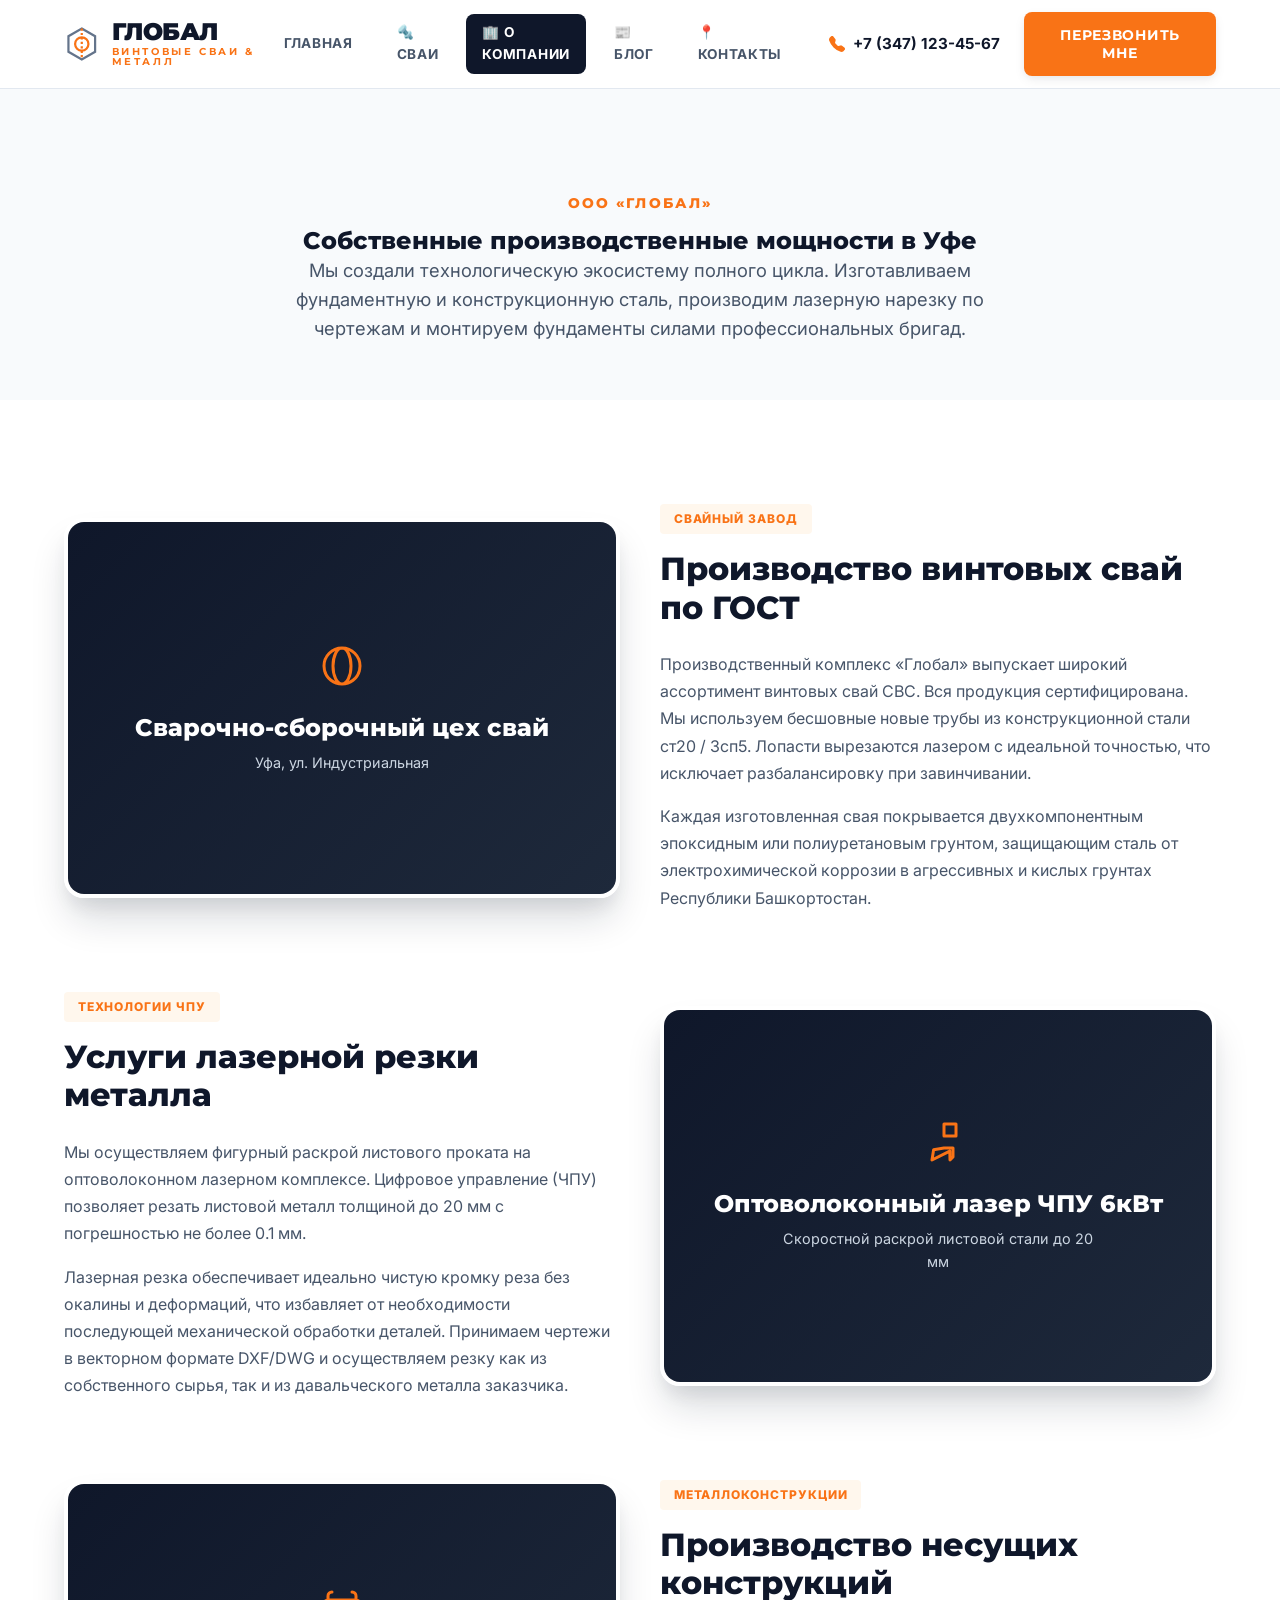
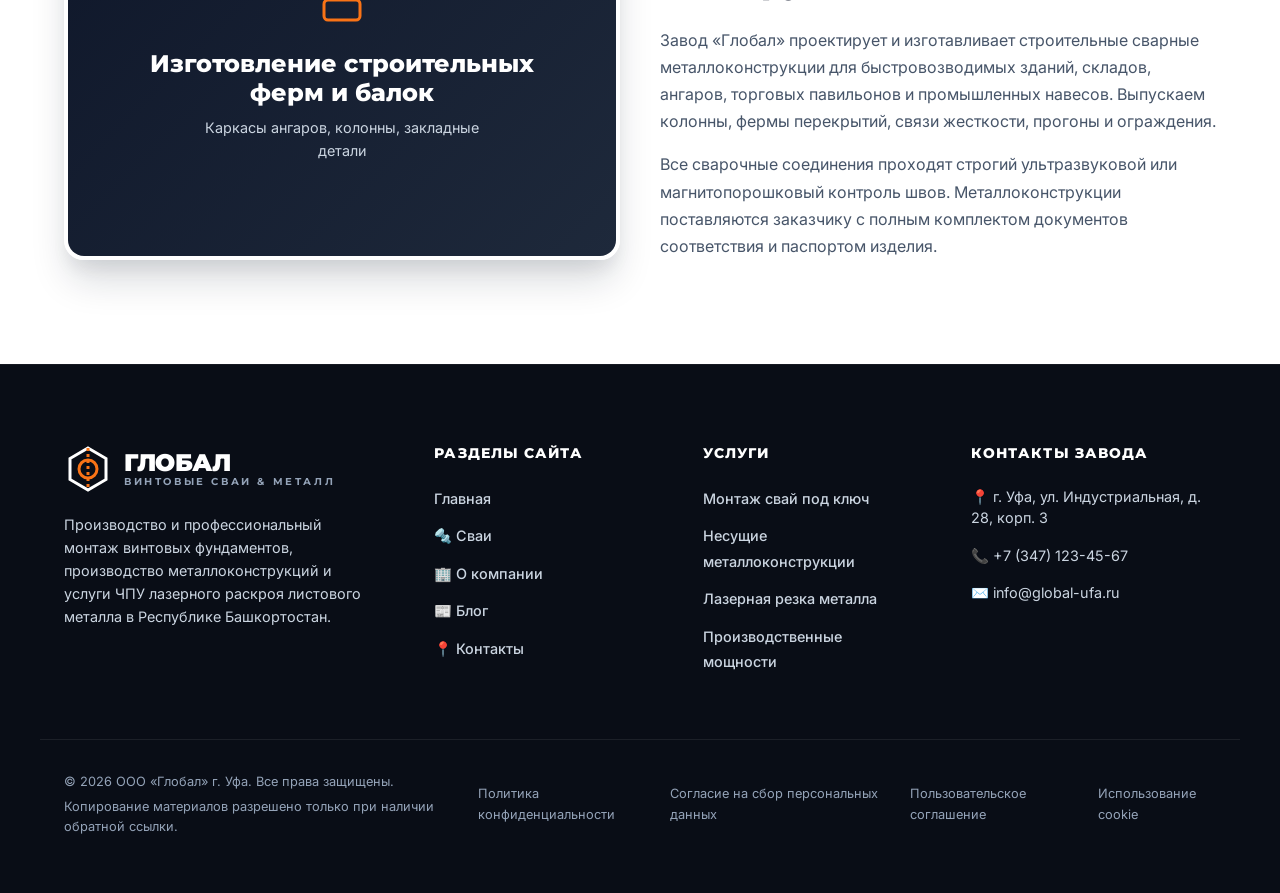
==== about.html @ 76dfbbb4 "Initial commit: ООО Глобал Уфа corporate website prototype" ====
<!DOCTYPE html>
<html lang="ru">
<head>
  <meta charset="UTF-8">
  <meta name="viewport" content="width=device-width, initial-scale=1.0">
  <title>О компании ООО Глобал | Завод металлоконструкций и свай в Уфе</title>
  <meta name="description" content="Информация о заводе ООО «Глобал» Уфа. Наши производственные цеха, оборудование для лазерного раскроя металла, сварочные комплексы и строительно-монтажные бригады.">
  <link rel="stylesheet" href="styles.css">
</head>
<body>

  <!-- --- Header / Nav --- -->
  <header class="header" id="header">
    <div class="container nav-container">
      <a href="index.html" class="logo-wrapper">
        <svg class="logo-svg" viewBox="0 0 32 32">
          <polygon points="16,2 28,9 28,23 16,30 4,23 4,9" stroke="#64748b" fill="none"/>
          <circle cx="16" cy="16" r="6" stroke="#f97316" fill="none"/>
          <line x1="16" y1="2" x2="16" y2="30" stroke="#f97316" stroke-dasharray="2 2"/>
        </svg>
        <div class="logo-text">
          ГЛОБАЛ
          <span>Винтовые Сваи & Металл</span>
        </div>
      </a>

      <nav class="main-nav" id="main-nav">
        <ul class="nav-links">
          <li><a href="index.html" class="nav-link">Главная</a></li>
          <li><a href="catalog.html" class="nav-link">🔩 Сваи</a></li>
          <li><a href="about.html" class="nav-link active">🏢 О компании</a></li>
          <li><a href="blog.html" class="nav-link">📰 Блог</a></li>
          <li><a href="contacts.html" class="nav-link">📍 Контакты</a></li>
        </ul>
        <div class="nav-cta">
          <a href="tel:+73471234567" class="phone-link">
            <svg xmlns="http://www.w3.org/2000/svg" width="16" height="16" fill="currentColor" viewBox="0 0 16 16">
              <path d="M1.885.511a1.745 1.745 0 0 1 2.61.163L6.29 2.98c.329.423.445.974.315 1.494l-.547 2.19a.678.678 0 0 0 .178.643l2.457 2.457a.678.678 0 0 0 .644.178l2.189-.547a1.745 1.745 0 0 1 1.494.315l2.306 1.794c.829.645.905 1.87.163 2.611l-1.034 1.034c-.74.74-1.846 1.065-2.877.702a18.634 18.634 0 0 1-7.01-4.42 18.634 18.634 0 0 1-4.42-7.009c-.362-1.03-.037-2.137.703-2.877L1.885.511z"/>
            </svg>
            +7 (347) 123-45-67
          </a>
          <button class="btn btn-primary" onclick="openModal('callback-modal')">Перезвонить мне</button>
        </div>
      </nav>

      <button class="burger-menu" id="burger-menu" aria-label="Открыть меню">
        <span></span>
        <span></span>
        <span></span>
      </button>
    </div>
  </header>

  <!-- --- Hero / Heading --- -->
  <section class="section section-secondary" style="padding-bottom: 3.5rem;">
    <div class="container">
      <div class="section-header" style="margin-bottom: 0;">
        <span class="subtitle">ООО «ГЛОБАЛ»</span>
        <h1>Собственные производственные мощности в Уфе</h1>
        <p>Мы создали технологическую экосистему полного цикла. Изготавливаем фундаментную и конструкционную сталь, производим лазерную нарезку по чертежам и монтируем фундаменты силами профессиональных бригад.</p>
      </div>
    </div>
  </section>

  <!-- --- Detailed Sections --- -->
  <section class="section" id="production">
    <div class="container grid-2" style="align-items: center; margin-bottom: 5rem;">
      <div class="about-visual">
        <div class="hero-image-container" style="height: 380px;">
          <div class="hero-image-placeholder">
            <svg xmlns="http://www.w3.org/2000/svg" width="48" height="48" fill="none" stroke="currentColor" stroke-width="1.5" viewBox="0 0 24 24">
              <path stroke-linecap="round" stroke-linejoin="round" d="M12 21a9.004 9.004 0 008.716-6.747M12 21a9.004 9.004 0 01-8.716-6.747M12 21c2.485 0 4.5-4.03 4.5-9S14.485 3 12 3m0 18c-2.485 0-4.5-4.03-4.5-9s2.015-9 4.5-9m0 0a9.015 9.015 0 019 9c0 1.39-.314 2.706-.877 3.88M12 3a9.015 9.015 0 00-9 9c0 1.39.314 2.706.877 3.88" />
            </svg>
            <h3>Сварочно-сборочный цех свай</h3>
            <p>Уфа, ул. Индустриальная</p>
          </div>
        </div>
      </div>
      <div>
        <span class="badge badge-orange" style="margin-bottom: 1rem;">СВАЙНЫЙ ЗАВОД</span>
        <h2 style="font-size: 2rem; margin-bottom: 1.5rem;">Производство винтовых свай по ГОСТ</h2>
        <p style="color: var(--text-secondary); margin-bottom: 1rem; line-height: 1.7;">Производственный комплекс «Глобал» выпускает широкий ассортимент винтовых свай СВС. Вся продукция сертифицирована. Мы используем бесшовные новые трубы из конструкционной стали ст20 / 3сп5. Лопасти вырезаются лазером с идеальной точностью, что исключает разбалансировку при завинчивании.</p>
        <p style="color: var(--text-secondary); line-height: 1.7;">Каждая изготовленная свая покрывается двухкомпонентным эпоксидным или полиуретановым грунтом, защищающим сталь от электрохимической коррозии в агрессивных и кислых грунтах Республики Башкортостан.</p>
      </div>
    </div>

    <div class="container grid-2" style="align-items: center; margin-bottom: 5rem;" id="laser">
      <div>
        <span class="badge badge-orange" style="margin-bottom: 1rem;">ТЕХНОЛОГИИ ЧПУ</span>
        <h2 style="font-size: 2rem; margin-bottom: 1.5rem;">Услуги лазерной резки металла</h2>
        <p style="color: var(--text-secondary); margin-bottom: 1rem; line-height: 1.7;">Мы осуществляем фигурный раскрой листового проката на оптоволоконном лазерном комплексе. Цифровое управление (ЧПУ) позволяет резать листовой металл толщиной до 20 мм с погрешностью не более 0.1 мм.</p>
        <p style="color: var(--text-secondary); line-height: 1.7;">Лазерная резка обеспечивает идеально чистую кромку реза без окалины и деформаций, что избавляет от необходимости последующей механической обработки деталей. Принимаем чертежи в векторном формате DXF/DWG и осуществляем резку как из собственного сырья, так и из давальческого металла заказчика.</p>
      </div>
      <div class="about-visual">
        <div class="hero-image-container" style="height: 380px;">
          <div class="hero-image-placeholder">
            <svg xmlns="http://www.w3.org/2000/svg" width="48" height="48" fill="none" stroke="currentColor" stroke-width="1.5" viewBox="0 0 24 24">
              <path stroke-linecap="round" stroke-linejoin="round" d="M9.813 15.904L9 21l8.904-4.452L18 21l1.5-1.5V15h-4.5l-5.187.904zM21 3h-6v6h6V3z" />
            </svg>
            <h3>Оптоволоконный лазер ЧПУ 6кВт</h3>
            <p>Скоростной раскрой листовой стали до 20 мм</p>
          </div>
        </div>
      </div>
    </div>

    <div class="container grid-2" style="align-items: center;" id="machinery">
      <div class="about-visual">
        <div class="hero-image-container" style="height: 380px;">
          <div class="hero-image-placeholder">
            <svg xmlns="http://www.w3.org/2000/svg" width="48" height="48" fill="none" stroke="currentColor" stroke-width="1.5" viewBox="0 0 24 24">
              <path stroke-linecap="round" stroke-linejoin="round" d="M19 11H5m14 0a2 2 0 012 2v6a2 2 0 01-2 2H5a2 2 0 01-2-2v-6a2 2 0 012-2m14 0V9a2 2 0 00-2-2M5 11V9a2 2 0 012-2" />
            </svg>
            <h3>Изготовление строительных ферм и балок</h3>
            <p>Каркасы ангаров, колонны, закладные детали</p>
          </div>
        </div>
      </div>
      <div>
        <span class="badge badge-orange" style="margin-bottom: 1rem;">МЕТАЛЛОКОНСТРУКЦИИ</span>
        <h2 style="font-size: 2rem; margin-bottom: 1.5rem;">Производство несущих конструкций</h2>
        <p style="color: var(--text-secondary); margin-bottom: 1rem; line-height: 1.7;">Завод «Глобал» проектирует и изготавливает строительные сварные металлоконструкции для быстровозводимых зданий, складов, ангаров, торговых павильонов и промышленных навесов. Выпускаем колонны, фермы перекрытий, связи жесткости, прогоны и ограждения.</p>
        <p style="color: var(--text-secondary); line-height: 1.7;">Все сварочные соединения проходят строгий ультразвуковой или магнитопорошковый контроль швов. Металлоконструкции поставляются заказчику с полным комплектом документов соответствия и паспортом изделия.</p>
      </div>
    </div>
  </section>

  <!-- --- Footer --- -->
  <footer class="footer">
    <div class="container footer-top">
      <div class="footer-brand">
        <a href="index.html" class="logo-wrapper" style="color: white; margin-bottom: 1rem;">
          <svg class="logo-svg" viewBox="0 0 32 32" style="stroke: white;">
            <polygon points="16,2 28,9 28,23 16,30 4,23 4,9" stroke="#ffffff" fill="none"/>
            <circle cx="16" cy="16" r="6" stroke="#f97316" fill="none"/>
            <line x1="16" y1="2" x2="16" y2="30" stroke="#f97316" stroke-dasharray="2 2"/>
          </svg>
          <div class="logo-text" style="color: white;">
            ГЛОБАЛ
            <span style="color: var(--text-muted);">Винтовые Сваи & Металл</span>
          </div>
        </a>
        <p>Производство и профессиональный монтаж винтовых фундаментов, производство металлоконструкций и услуги ЧПУ лазерного раскроя листового металла в Республике Башкортостан.</p>
      </div>

      <div class="footer-col">
        <h3>Разделы сайта</h3>
        <ul class="footer-links">
          <li><a href="index.html">Главная</a></li>
          <li><a href="catalog.html">🔩 Сваи</a></li>
          <li><a href="about.html">🏢 О компании</a></li>
          <li><a href="blog.html">📰 Блог</a></li>
          <li><a href="contacts.html">📍 Контакты</a></li>
        </ul>
      </div>

      <div class="footer-col">
        <h3>Услуги</h3>
        <ul class="footer-links">
          <li><a href="catalog.html">Монтаж свай под ключ</a></li>
          <li><a href="about.html#machinery">Несущие металлоконструкции</a></li>
          <li><a href="about.html#laser">Лазерная резка металла</a></li>
          <li><a href="about.html#production">Производственные мощности</a></li>
        </ul>
      </div>

      <div class="footer-col">
        <h3>Контакты завода</h3>
        <ul class="footer-contacts-list">
          <li class="footer-contact-item">
            📍 г. Уфа, ул. Индустриальная, д. 28, корп. 3
          </li>
          <li class="footer-contact-item">
            📞 +7 (347) 123-45-67
          </li>
          <li class="footer-contact-item">
            ✉️ info@global-ufa.ru
          </li>
        </ul>
      </div>
    </div>

    <div class="container footer-bottom">
      <div class="footer-copyright">
        <span>© 2026 ООО «Глобал» г. Уфа. Все права защищены.</span>
        <span>Копирование материалов разрешено только при наличии обратной ссылки.</span>
      </div>
      <div class="footer-legal-links">
        <a href="legal/privacy.html">Политика конфиденциальности</a>
        <a href="legal/consent.html">Согласие на сбор персональных данных</a>
        <a href="legal/agreement.html">Пользовательское соглашение</a>
        <a href="legal/cookie.html">Использование cookie</a>
      </div>
    </div>
  </footer>

  <!-- --- Callback Modal --- -->
  <div class="modal-overlay" id="callback-modal">
    <div class="modal-window">
      <button class="modal-close-btn" onclick="closeModal('callback-modal')">×</button>
      <div class="modal-content">
        <div class="modal-header">
          <h3>Заказать звонок специалиста</h3>
          <p>Оставьте свои контакты, и мы перезвоним вам в течение 15 минут.</p>
        </div>
        <form id="call-form" onsubmit="handleFormSubmit(event, 'callback-modal')">
          <div class="form-group">
            <input type="text" class="form-input" placeholder="Ваше имя" required>
          </div>
          <div class="form-group" style="margin-bottom: 1.5rem;">
            <input type="tel" class="form-input" placeholder="Номер телефона" required>
          </div>
          <button type="submit" class="btn btn-primary" style="width: 100%;">Отправить запрос</button>
        </form>
      </div>
    </div>
  </div>

  <script src="scripts.js"></script>
</body>
</html>
---- styles.css ----
@import url('https://fonts.googleapis.com/css2?family=Inter:wght@300;400;500;600;700&family=Montserrat:wght@400;500;600;700;800;900&display=swap');

/* --- Design Tokens & Variables --- */
:root {
  --font-heading: 'Montserrat', sans-serif;
  --font-body: 'Inter', sans-serif;

  /* Color Palette - Industrial Steel & Safety Orange */
  --bg-primary: #ffffff;
  --bg-secondary: #f8fafc;
  --bg-tertiary: #f1f5f9;
  --bg-dark: #0f172a;
  --bg-dark-accent: #1e293b;
  --bg-dark-gray: #090d16;
  
  --text-primary: #0f172a;
  --text-secondary: #475569;
  --text-muted: #94a3b8;
  --text-light: #f8fafc;
  --text-light-secondary: #cbd5e1;

  --color-orange: #f97316;
  --color-orange-hover: #ea580c;
  --color-orange-light: #fff7ed;
  
  --color-cyan: #0ea5e9;
  --color-cyan-hover: #0284c7;
  --color-cyan-light: #f0f9ff;
  
  --color-steel: #64748b;
  --color-steel-light: #cbd5e1;

  --border-light: #e2e8f0;
  --border-dark: #334155;

  /* Shadows */
  --shadow-sm: 0 1px 3px 0 rgba(0, 0, 0, 0.05), 0 1px 2px 0 rgba(0, 0, 0, 0.03);
  --shadow-md: 0 4px 12px -1px rgba(15, 23, 42, 0.08), 0 2px 6px -1px rgba(15, 23, 42, 0.04);
  --shadow-lg: 0 12px 24px -3px rgba(15, 23, 42, 0.12), 0 4px 12px -2px rgba(15, 23, 42, 0.06);
  --shadow-xl: 0 24px 38px -5px rgba(15, 23, 42, 0.16), 0 12px 18px -5px rgba(15, 23, 42, 0.08);
  --shadow-glow-orange: 0 0 25px rgba(249, 115, 22, 0.4);
  --shadow-glow-cyan: 0 0 25px rgba(14, 165, 233, 0.3);

  /* Transitions */
  --transition-fast: 0.2s cubic-bezier(0.16, 1, 0.3, 1);
  --transition-normal: 0.4s cubic-bezier(0.16, 1, 0.3, 1);
  --transition-slow: 0.6s cubic-bezier(0.16, 1, 0.3, 1);

  /* Border Radii - Structured & Clean industrial look */
  --radius-sm: 0.25rem;
  --radius-md: 0.5rem;
  --radius-lg: 0.75rem;
  --radius-xl: 1.25rem;
  --radius-full: 9999px;

  /* Layout Constraint */
  --max-width: 1200px;
}

/* --- Base Styles & Reset --- */
* {
  margin: 0;
  padding: 0;
  box-sizing: border-box;
}

html {
  scroll-behavior: smooth;
  font-size: 16px;
}

body {
  font-family: var(--font-body);
  background-color: var(--bg-primary);
  color: var(--text-primary);
  line-height: 1.6;
  font-weight: 400;
  -webkit-font-smoothing: antialiased;
}

h1, h2, h3, h4, h5, h6 {
  font-family: var(--font-heading);
  color: var(--text-primary);
  font-weight: 800;
  line-height: 1.2;
}

a {
  text-decoration: none;
  color: inherit;
  transition: var(--transition-fast);
}

img {
  max-width: 100%;
  height: auto;
  display: block;
}

button, input, select, textarea {
  font-family: inherit;
  font-size: inherit;
  color: inherit;
  border: none;
  background: none;
}

button {
  cursor: pointer;
}

/* --- Reusable Layouts & Components --- */
.container {
  width: 100%;
  max-width: var(--max-width);
  margin: 0 auto;
  padding: 0 1.5rem;
}

.section {
  padding: 6.5rem 0;
  position: relative;
}

.section-secondary {
  background-color: var(--bg-secondary);
}

.section-dark {
  background-color: var(--bg-dark);
  color: var(--text-light);
}

.section-dark h2, .section-dark h3 {
  color: var(--text-light);
}

.section-header {
  text-align: center;
  max-width: 750px;
  margin: 0 auto 4.5rem auto;
}

.section-header .subtitle {
  color: var(--color-orange);
  font-family: var(--font-heading);
  text-transform: uppercase;
  font-size: 0.85rem;
  font-weight: 800;
  letter-spacing: 0.15em;
  margin-bottom: 0.75rem;
  display: block;
}

.section-header h2 {
  font-size: 2.5rem;
  margin-bottom: 1.25rem;
  letter-spacing: -0.01em;
}

.section-header p {
  color: var(--text-secondary);
  font-size: 1.15rem;
}

.section-dark .section-header p {
  color: var(--text-light-secondary);
}

/* Grids */
.grid-2 {
  display: grid;
  grid-template-columns: repeat(2, 1fr);
  gap: 2.5rem;
}

.grid-3 {
  display: grid;
  grid-template-columns: repeat(3, 1fr);
  gap: 2rem;
}

.grid-4 {
  display: grid;
  grid-template-columns: repeat(4, 1fr);
  gap: 1.5rem;
}

/* Buttons */
.btn {
  display: inline-flex;
  align-items: center;
  justify-content: center;
  padding: 0.9rem 2.25rem;
  font-family: var(--font-heading);
  font-weight: 700;
  font-size: 0.9rem;
  text-transform: uppercase;
  letter-spacing: 0.05em;
  border-radius: var(--radius-md);
  transition: var(--transition-normal);
  gap: 0.6rem;
  position: relative;
  overflow: hidden;
}

.btn-primary {
  background-color: var(--color-orange);
  color: #fff;
  box-shadow: var(--shadow-md);
}

.btn-primary:hover {
  background-color: var(--color-orange-hover);
  transform: translateY(-2px);
  box-shadow: var(--shadow-glow-orange);
}

.btn-secondary {
  background-color: transparent;
  color: var(--text-primary);
  border: 2px solid var(--border-light);
}

.btn-secondary:hover {
  background-color: var(--bg-tertiary);
  border-color: var(--text-secondary);
  transform: translateY(-2px);
}

.btn-dark {
  background-color: var(--bg-dark);
  color: var(--text-light);
}

.btn-dark:hover {
  background-color: #000;
  transform: translateY(-2px);
}

.btn-outline-light {
  background-color: transparent;
  color: var(--text-light);
  border: 2px solid rgba(255, 255, 255, 0.2);
}

.btn-outline-light:hover {
  background-color: rgba(255, 255, 255, 0.1);
  border-color: var(--text-light);
  transform: translateY(-2px);
}

.badge {
  display: inline-block;
  padding: 0.35rem 0.85rem;
  border-radius: var(--radius-sm);
  font-size: 0.75rem;
  font-weight: 800;
  text-transform: uppercase;
  letter-spacing: 0.08em;
}

.badge-orange {
  background-color: var(--color-orange-light);
  color: var(--color-orange);
}

.badge-cyan {
  background-color: var(--color-cyan-light);
  color: var(--color-cyan);
}

.badge-dark {
  background-color: rgba(255, 255, 255, 0.1);
  color: var(--text-light);
  border: 1px solid rgba(255, 255, 255, 0.15);
}

/* --- Header & Navigation --- */
.header {
  position: sticky;
  top: 0;
  z-index: 100;
  background-color: rgba(255, 255, 255, 0.9);
  backdrop-filter: blur(12px);
  -webkit-backdrop-filter: blur(12px);
  border-bottom: 1px solid var(--border-light);
  transition: var(--transition-normal);
}

.header.scrolled {
  background-color: rgba(255, 255, 255, 0.98);
  box-shadow: var(--shadow-sm);
}

.nav-container {
  display: flex;
  justify-content: space-between;
  align-items: center;
  height: 5.5rem;
}

.logo-wrapper {
  display: flex;
  align-items: center;
  gap: 0.75rem;
}

.logo-svg {
  width: 3rem;
  height: 3rem;
  fill: none;
  stroke-width: 2;
  transition: var(--transition-normal);
}

.logo-wrapper:hover .logo-svg {
  transform: rotate(45deg);
}

.logo-text {
  font-family: var(--font-heading);
  font-weight: 900;
  font-size: 1.5rem;
  line-height: 1;
  letter-spacing: -0.02em;
  color: var(--text-primary);
  display: flex;
  flex-direction: column;
}

.logo-text span {
  font-size: 0.65rem;
  font-weight: 700;
  color: var(--color-orange);
  text-transform: uppercase;
  letter-spacing: 0.25em;
  margin-top: 0.15rem;
}

.main-nav {
  display: flex;
  align-items: center;
  gap: 2rem;
}

.nav-links {
  display: flex;
  align-items: center;
  list-style: none;
  gap: 0.75rem;
}

.nav-link {
  font-weight: 700;
  font-size: 0.85rem;
  text-transform: uppercase;
  letter-spacing: 0.05em;
  color: var(--text-secondary);
  padding: 0.5rem 1rem;
  border-radius: var(--radius-md);
  display: inline-flex;
  align-items: center;
  gap: 0.4rem;
}

.nav-link:hover {
  color: var(--color-orange);
  background-color: var(--color-orange-light);
}

.nav-link.active {
  color: white;
  background-color: var(--bg-dark);
}

.nav-cta {
  display: flex;
  align-items: center;
  gap: 1.5rem;
}

.phone-link {
  display: flex;
  align-items: center;
  gap: 0.5rem;
  font-weight: 700;
  font-size: 0.95rem;
  color: var(--text-primary);
  white-space: nowrap;
}

.phone-link svg {
  color: var(--color-orange);
}

.burger-menu {
  display: none;
  flex-direction: column;
  justify-content: space-between;
  width: 1.75rem;
  height: 1.15rem;
  background: transparent;
  cursor: pointer;
  z-index: 101;
}

.burger-menu span {
  width: 100%;
  height: 2px;
  background-color: var(--text-primary);
  border-radius: 2px;
  transition: var(--transition-normal);
  transform-origin: left;
}

/* --- Hero Section --- */
.hero {
  position: relative;
  padding: 8rem 0 9rem 0;
  background: radial-gradient(circle at 80% 20%, rgba(249, 115, 22, 0.05) 0%, transparent 60%),
              radial-gradient(circle at 10% 80%, rgba(14, 165, 233, 0.04) 0%, transparent 50%),
              var(--bg-secondary);
  overflow: hidden;
}

.hero-content {
  display: flex;
  flex-direction: column;
  justify-content: center;
}

.hero-badge {
  display: inline-flex;
  align-items: center;
  gap: 0.5rem;
  background-color: var(--bg-primary);
  border: 1px solid var(--border-light);
  padding: 0.5rem 1rem;
  border-radius: var(--radius-md);
  margin-bottom: 2rem;
  font-size: 0.8rem;
  font-weight: 700;
  color: var(--text-secondary);
  align-self: flex-start;
  box-shadow: var(--shadow-sm);
}

.hero-badge span {
  color: var(--color-orange);
}

.hero h1 {
  font-size: 3.5rem;
  line-height: 1.1;
  margin-bottom: 1.5rem;
  letter-spacing: -0.02em;
}

.hero h1 span.highlight {
  color: var(--color-orange);
  position: relative;
  display: inline-block;
}

.hero h1 span.highlight::after {
  content: '';
  position: absolute;
  bottom: 6px;
  left: 0;
  width: 100%;
  height: 8px;
  background-color: rgba(249, 115, 22, 0.12);
  z-index: -1;
}

.hero-desc {
  font-size: 1.25rem;
  color: var(--text-secondary);
  margin-bottom: 3rem;
  max-width: 600px;
}

.hero-actions {
  display: flex;
  gap: 1rem;
  margin-bottom: 4rem;
}

.hero-stats {
  display: flex;
  gap: 3.5rem;
}

.hero-stat-item {
  display: flex;
  flex-direction: column;
}

.hero-stat-val {
  font-family: var(--font-heading);
  font-size: 2.25rem;
  font-weight: 900;
  color: var(--text-primary);
  line-height: 1;
  margin-bottom: 0.25rem;
}

.hero-stat-val span {
  color: var(--color-orange);
}

.hero-stat-label {
  font-size: 0.85rem;
  color: var(--text-secondary);
  font-weight: 500;
}

.hero-visual {
  position: relative;
  display: flex;
  align-items: center;
  justify-content: center;
}

.hero-image-container {
  width: 100%;
  height: 480px;
  border-radius: var(--radius-xl);
  overflow: hidden;
  box-shadow: var(--shadow-xl);
  border: 4px solid white;
  position: relative;
  z-index: 2;
}

.hero-image-placeholder {
  width: 100%;
  height: 100%;
  background: linear-gradient(135deg, var(--bg-dark) 0%, var(--bg-dark-accent) 100%);
  display: flex;
  flex-direction: column;
  align-items: center;
  justify-content: center;
  color: white;
  padding: 3rem;
  text-align: center;
  position: relative;
}

/* Custom interactive sparks on hero placeholder */
.sparks-canvas {
  position: absolute;
  top: 0;
  left: 0;
  width: 100%;
  height: 100%;
  z-index: 1;
  pointer-events: none;
}

.hero-image-placeholder svg {
  color: var(--color-orange);
  margin-bottom: 1.5rem;
  z-index: 2;
  animation: pulse-glow 3s infinite ease-in-out;
}

.hero-image-placeholder h3 {
  color: white;
  margin-bottom: 0.5rem;
  font-size: 1.5rem;
  z-index: 2;
}

.hero-image-placeholder p {
  color: var(--text-light-secondary);
  font-size: 0.9rem;
  max-width: 320px;
  z-index: 2;
}

.hero-floating-card {
  position: absolute;
  background-color: white;
  border-radius: var(--radius-lg);
  padding: 1rem 1.25rem;
  box-shadow: var(--shadow-lg);
  display: flex;
  align-items: center;
  gap: 0.75rem;
  z-index: 3;
  animation: floating 4s infinite ease-in-out;
}

.hero-floating-card-1 {
  top: 15%;
  left: -8%;
}

.hero-floating-card-2 {
  bottom: 15%;
  right: -5%;
  animation-delay: 2s;
}

.card-icon-round {
  width: 2.5rem;
  height: 2.5rem;
  border-radius: var(--radius-md);
  display: flex;
  align-items: center;
  justify-content: center;
}

.card-icon-round.orange {
  background-color: var(--color-orange-light);
  color: var(--color-orange);
}

.card-icon-round.cyan {
  background-color: var(--color-cyan-light);
  color: var(--color-cyan);
}

.floating-card-text {
  font-size: 0.8rem;
  font-weight: 800;
  line-height: 1.2;
}

.floating-card-text span {
  display: block;
  font-size: 0.7rem;
  font-weight: 500;
  color: var(--text-secondary);
}

/* --- Services Showcase --- */
.services-grid {
  margin-top: 1rem;
}

.service-card {
  background-color: white;
  border: 1px solid var(--border-light);
  border-radius: var(--radius-lg);
  padding: 2.5rem;
  transition: all 0.4s cubic-bezier(0.16, 1, 0.3, 1);
  display: flex;
  flex-direction: column;
  position: relative;
  overflow: hidden;
  box-shadow: var(--shadow-sm);
}

.service-card::before {
  content: '';
  position: absolute;
  top: 0;
  left: 0;
  width: 100%;
  height: 4px;
  background-color: var(--color-steel-light);
  transition: var(--transition-normal);
}

.service-card:hover {
  transform: translateY(-8px);
  box-shadow: var(--shadow-xl);
  border-color: rgba(249, 115, 22, 0.2);
}

.service-card:hover::before {
  background-color: var(--color-orange);
}

.service-icon-box {
  width: 3.5rem;
  height: 3.5rem;
  background-color: var(--bg-secondary);
  border-radius: var(--radius-md);
  display: flex;
  align-items: center;
  justify-content: center;
  color: var(--color-orange);
  margin-bottom: 2rem;
  transition: var(--transition-normal);
}

.service-card:hover .service-icon-box {
  background-color: var(--color-orange);
  color: white;
  transform: scale(1.05) rotate(5deg);
}

.service-card h3 {
  font-size: 1.35rem;
  margin-bottom: 1rem;
}

.service-card p {
  color: var(--text-secondary);
  font-size: 0.95rem;
  margin-bottom: 2rem;
  line-height: 1.6;
}

.service-card-link {
  margin-top: auto;
  display: flex;
  align-items: center;
  gap: 0.5rem;
  font-weight: 800;
  font-size: 0.85rem;
  text-transform: uppercase;
  color: var(--color-orange);
  letter-spacing: 0.05em;
}

.service-card-link svg {
  transition: var(--transition-fast);
}

.service-card:hover .service-card-link svg {
  transform: translateX(4px);
}

/* --- Interactive Foundation Calculator --- */
.calc-container {
  background: white;
  border-radius: var(--radius-xl);
  overflow: hidden;
  box-shadow: var(--shadow-xl);
  border: 1px solid var(--border-light);
  display: grid;
  grid-template-columns: 1.2fr 0.8fr;
}

.calc-form-side {
  padding: 3.5rem;
}

.calc-title {
  margin-bottom: 2rem;
  font-size: 1.75rem;
}

.calc-grid {
  display: grid;
  grid-template-columns: 1fr 1fr;
  gap: 1.5rem;
  margin-bottom: 2rem;
}

.calc-group {
  display: flex;
  flex-direction: column;
  gap: 0.5rem;
}

.calc-label {
  font-weight: 700;
  font-size: 0.85rem;
  text-transform: uppercase;
  color: var(--text-secondary);
  letter-spacing: 0.05em;
}

.calc-select, .calc-input {
  width: 100%;
  background-color: var(--bg-secondary);
  border: 1.5px solid var(--border-light);
  border-radius: var(--radius-md);
  padding: 0.85rem 1.25rem;
  font-weight: 600;
  font-size: 0.95rem;
  transition: var(--transition-fast);
}

.calc-select:focus, .calc-input:focus {
  border-color: var(--color-orange);
  background-color: white;
  outline: none;
}

.calc-range-group {
  grid-column: span 2;
  display: flex;
  flex-direction: column;
  gap: 0.75rem;
}

.range-header {
  display: flex;
  justify-content: space-between;
  font-weight: 700;
  font-size: 0.85rem;
}

.calc-range-val {
  color: var(--color-orange);
  font-size: 1rem;
}

.calc-range-slider {
  -webkit-appearance: none;
  width: 100%;
  height: 6px;
  border-radius: var(--radius-full);
  background: var(--border-light);
  outline: none;
}

.calc-range-slider::-webkit-slider-thumb {
  -webkit-appearance: none;
  appearance: none;
  width: 20px;
  height: 20px;
  border-radius: 50%;
  background: var(--color-orange);
  cursor: pointer;
  box-shadow: 0 0 10px rgba(249, 115, 22, 0.4);
  transition: var(--transition-fast);
}

.calc-range-slider::-webkit-slider-thumb:hover {
  transform: scale(1.15);
}

.calc-result-side {
  background-color: var(--bg-dark);
  color: white;
  padding: 3.5rem;
  display: flex;
  flex-direction: column;
  justify-content: center;
  position: relative;
  overflow: hidden;
}

.calc-result-side h3 {
  color: white;
  font-size: 1.5rem;
  margin-bottom: 2rem;
}

.result-list {
  list-style: none;
  display: flex;
  flex-direction: column;
  gap: 1.25rem;
  margin-bottom: 3rem;
}

.result-item {
  display: flex;
  justify-content: space-between;
  border-bottom: 1px dashed rgba(255, 255, 255, 0.15);
  padding-bottom: 0.5rem;
  font-size: 0.95rem;
}

.result-item-label {
  color: var(--text-light-secondary);
}

.result-item-val {
  font-weight: 700;
}

.result-price-box {
  background-color: rgba(255, 255, 255, 0.05);
  border: 1px solid rgba(255, 255, 255, 0.1);
  border-radius: var(--radius-lg);
  padding: 1.5rem;
  text-align: center;
  margin-bottom: 2.5rem;
}

.result-price-label {
  font-size: 0.8rem;
  text-transform: uppercase;
  letter-spacing: 0.1em;
  color: var(--text-light-secondary);
  margin-bottom: 0.25rem;
}

.result-price-value {
  font-family: var(--font-heading);
  font-size: 2.25rem;
  font-weight: 900;
  color: var(--color-orange);
}

/* --- Catalog Elements & Filter --- */
.catalog-layout {
  display: grid;
  grid-template-columns: 280px 1fr;
  gap: 2.5rem;
  align-items: start;
}

.catalog-sidebar {
  background-color: var(--bg-secondary);
  border: 1px solid var(--border-light);
  border-radius: var(--radius-lg);
  padding: 2rem;
  position: sticky;
  top: 7rem;
}

.filter-title {
  font-size: 1.15rem;
  margin-bottom: 1.5rem;
  border-bottom: 2px solid var(--border-light);
  padding-bottom: 0.75rem;
}

.filter-group {
  margin-bottom: 1.75rem;
}

.filter-group h4 {
  font-size: 0.85rem;
  text-transform: uppercase;
  color: var(--text-secondary);
  margin-bottom: 0.75rem;
  letter-spacing: 0.05em;
}

.filter-options {
  display: flex;
  flex-direction: column;
  gap: 0.6rem;
}

.filter-btn {
  width: 100%;
  text-align: left;
  padding: 0.65rem 1rem;
  border-radius: var(--radius-md);
  font-weight: 600;
  font-size: 0.9rem;
  color: var(--text-secondary);
  background-color: white;
  border: 1px solid var(--border-light);
  transition: var(--transition-fast);
}

.filter-btn:hover {
  color: var(--color-orange);
  border-color: var(--color-orange);
}

.filter-btn.active {
  color: white;
  background-color: var(--color-orange);
  border-color: var(--color-orange);
  box-shadow: var(--shadow-sm);
}

.catalog-list {
  display: grid;
  grid-template-columns: repeat(2, 1fr);
  gap: 2rem;
}

.product-card {
  background-color: white;
  border: 1px solid var(--border-light);
  border-radius: var(--radius-lg);
  overflow: hidden;
  box-shadow: var(--shadow-sm);
  display: flex;
  flex-direction: column;
  transition: all 0.4s cubic-bezier(0.16, 1, 0.3, 1);
}

.product-card:hover {
  transform: translateY(-5px);
  box-shadow: var(--shadow-lg);
  border-color: rgba(249, 115, 22, 0.15);
}

.product-visual {
  height: 200px;
  background: linear-gradient(135deg, #f1f5f9 0%, #cbd5e1 100%);
  display: flex;
  align-items: center;
  justify-content: center;
  position: relative;
}

.product-visual::after {
  content: '';
  position: absolute;
  bottom: 0;
  left: 0;
  width: 100%;
  height: 20px;
  background: linear-gradient(to top, white, transparent);
}

.product-visual svg {
  color: var(--text-secondary);
  opacity: 0.45;
  transition: var(--transition-normal);
}

.product-card:hover .product-visual svg {
  transform: scale(1.1) rotate(10deg);
  opacity: 0.7;
  color: var(--color-orange);
}

.product-info {
  padding: 1.75rem;
  display: flex;
  flex-direction: column;
  flex-grow: 1;
}

.product-tag {
  align-self: flex-start;
  margin-bottom: 0.75rem;
}

.product-title {
  font-size: 1.35rem;
  margin-bottom: 0.5rem;
}

.product-desc {
  color: var(--text-secondary);
  font-size: 0.9rem;
  margin-bottom: 1.5rem;
}

.product-specs {
  list-style: none;
  margin-bottom: 2rem;
  display: flex;
  flex-direction: column;
  gap: 0.5rem;
}

.product-spec-item {
  display: flex;
  justify-content: space-between;
  font-size: 0.85rem;
  border-bottom: 1px dashed var(--border-light);
  padding-bottom: 0.25rem;
}

.product-spec-label {
  color: var(--text-secondary);
}

.product-spec-val {
  font-weight: 700;
}

.product-footer {
  margin-top: auto;
  display: flex;
  justify-content: space-between;
  align-items: center;
}

.product-price {
  font-family: var(--font-heading);
  font-size: 1.25rem;
  font-weight: 900;
  color: var(--text-primary);
}

.product-price span {
  font-size: 0.85rem;
  color: var(--text-secondary);
  font-weight: 500;
}

/* --- About & Production Capacities --- */
.about-wrapper {
  display: grid;
  grid-template-columns: 1.1fr 0.9fr;
  gap: 4.5rem;
  align-items: center;
}

.about-content h2 {
  font-size: 2.25rem;
  margin-bottom: 1.5rem;
}

.about-content p {
  color: var(--text-secondary);
  font-size: 1.05rem;
  margin-bottom: 1.5rem;
  line-height: 1.7;
}

.about-features {
  display: grid;
  grid-template-columns: 1fr 1fr;
  gap: 2rem;
  margin-top: 2.5rem;
}

.about-feat-item {
  display: flex;
  gap: 1rem;
}

.about-feat-icon {
  width: 2.75rem;
  height: 2.75rem;
  background-color: var(--color-orange-light);
  color: var(--color-orange);
  border-radius: var(--radius-md);
  display: flex;
  align-items: center;
  justify-content: center;
  flex-shrink: 0;
}

.about-feat-text h4 {
  font-size: 1rem;
  margin-bottom: 0.25rem;
}

.about-feat-text p {
  font-size: 0.85rem;
  line-height: 1.4;
  margin: 0;
}

.about-image-side {
  position: relative;
}

.about-photo-card {
  width: 100%;
  height: 480px;
  border-radius: var(--radius-xl);
  overflow: hidden;
  box-shadow: var(--shadow-xl);
  border: 4px solid white;
  position: relative;
}

.about-experience-badge {
  position: absolute;
  bottom: 2rem;
  left: 2rem;
  background-color: white;
  border-radius: var(--radius-lg);
  padding: 1.25rem 2rem;
  box-shadow: var(--shadow-xl);
  display: flex;
  align-items: center;
  gap: 1rem;
  z-index: 3;
}

.about-experience-num {
  font-family: var(--font-heading);
  font-size: 2.5rem;
  font-weight: 900;
  color: var(--color-orange);
  line-height: 1;
}

.about-experience-lbl {
  font-size: 0.85rem;
  font-weight: 700;
  line-height: 1.2;
}

/* --- Corporate Blog Grid --- */
.blog-card {
  background-color: white;
  border: 1px solid var(--border-light);
  border-radius: var(--radius-lg);
  overflow: hidden;
  box-shadow: var(--shadow-sm);
  display: flex;
  flex-direction: column;
  transition: var(--transition-normal);
}

.blog-card:hover {
  transform: translateY(-6px);
  box-shadow: var(--shadow-xl);
  border-color: rgba(249, 115, 22, 0.15);
}

.blog-visual {
  height: 180px;
  background: linear-gradient(135deg, var(--bg-dark-accent) 0%, var(--bg-dark) 100%);
  display: flex;
  flex-direction: column;
  align-items: center;
  justify-content: center;
  color: white;
  padding: 2rem;
  text-align: center;
  position: relative;
}

.blog-visual svg {
  color: var(--color-orange);
  margin-bottom: 1rem;
}

.blog-info {
  padding: 1.75rem;
  display: flex;
  flex-direction: column;
  flex-grow: 1;
}

.blog-meta {
  display: flex;
  justify-content: space-between;
  font-size: 0.75rem;
  font-weight: 700;
  color: var(--text-muted);
  margin-bottom: 0.75rem;
}

.blog-card h3 {
  font-size: 1.2rem;
  margin-bottom: 0.75rem;
  line-height: 1.4;
}

.blog-card p {
  color: var(--text-secondary);
  font-size: 0.85rem;
  margin-bottom: 1.5rem;
  line-height: 1.5;
}

.blog-link {
  margin-top: auto;
  font-weight: 800;
  font-size: 0.8rem;
  text-transform: uppercase;
  color: var(--color-orange);
  display: flex;
  align-items: center;
  gap: 0.25rem;
}

/* --- Contact & Map --- */
.contacts-wrapper {
  display: grid;
  grid-template-columns: 0.9fr 1.1fr;
  gap: 4rem;
}

.contacts-info {
  display: flex;
  flex-direction: column;
}

.contact-meta-list {
  list-style: none;
  display: flex;
  flex-direction: column;
  gap: 2rem;
  margin-bottom: 3.5rem;
}

.contact-meta-item {
  display: flex;
  gap: 1.25rem;
}

.contact-meta-icon {
  width: 3rem;
  height: 3rem;
  background-color: var(--bg-secondary);
  border: 1px solid var(--border-light);
  border-radius: var(--radius-md);
  display: flex;
  align-items: center;
  justify-content: center;
  color: var(--color-orange);
  flex-shrink: 0;
}

.contact-meta-text h4 {
  font-size: 0.85rem;
  text-transform: uppercase;
  letter-spacing: 0.05em;
  color: var(--text-secondary);
  margin-bottom: 0.25rem;
}

.contact-meta-text p {
  font-size: 1rem;
  font-weight: 600;
  color: var(--text-primary);
}

.contact-socials {
  display: flex;
  gap: 0.75rem;
}

.social-circle {
  width: 2.5rem;
  height: 2.5rem;
  border-radius: 50%;
  border: 1.5px solid var(--border-light);
  display: flex;
  align-items: center;
  justify-content: center;
  font-size: 0.85rem;
  font-weight: 700;
  color: var(--text-secondary);
  transition: var(--transition-fast);
}

.social-circle:hover {
  color: white;
  background-color: var(--color-orange);
  border-color: var(--color-orange);
  transform: translateY(-2px);
}

.contact-card {
  background-color: white;
  border: 1px solid var(--border-light);
  border-radius: var(--radius-xl);
  padding: 3rem;
  box-shadow: var(--shadow-lg);
}

.contact-card h3 {
  font-size: 1.5rem;
  margin-bottom: 0.5rem;
}

.contact-card p {
  color: var(--text-secondary);
  font-size: 0.9rem;
  margin-bottom: 2rem;
}

.form-group {
  margin-bottom: 1.25rem;
  display: flex;
  flex-direction: column;
  gap: 0.5rem;
}

.form-input {
  width: 100%;
  background-color: var(--bg-secondary);
  border: 1.5px solid var(--border-light);
  border-radius: var(--radius-md);
  padding: 0.85rem 1.25rem;
  font-weight: 600;
  transition: var(--transition-fast);
}

.form-input:focus {
  background-color: white;
  border-color: var(--color-orange);
  outline: none;
}

.form-textarea {
  min-height: 120px;
  resize: vertical;
}

.form-footer {
  margin-top: 1.5rem;
}

.form-privacy-txt {
  font-size: 0.75rem;
  color: var(--text-secondary);
  margin-top: 1rem;
  line-height: 1.4;
}

.form-privacy-txt a {
  color: var(--color-orange);
  text-decoration: underline;
}

/* Map Mock visual */
.map-mock-container {
  height: 350px;
  background-color: var(--bg-tertiary);
  border-radius: var(--radius-xl);
  overflow: hidden;
  border: 4px solid white;
  box-shadow: var(--shadow-md);
  margin-top: 3.5rem;
  position: relative;
  display: flex;
  align-items: center;
  justify-content: center;
}

.map-mock-text {
  text-align: center;
  z-index: 2;
}

.map-mock-text svg {
  color: var(--color-orange);
  margin-bottom: 1rem;
}

.map-mock-text h4 {
  font-size: 1.15rem;
  margin-bottom: 0.25rem;
}

.map-mock-text p {
  font-size: 0.85rem;
  color: var(--text-secondary);
}

.map-mock-pattern {
  position: absolute;
  top: 0;
  left: 0;
  width: 100%;
  height: 100%;
  opacity: 0.15;
  background-image: radial-gradient(var(--text-secondary) 1px, transparent 0);
  background-size: 20px 20px;
}

/* --- Legal Pages template --- */
.legal-layout {
  max-width: 800px;
  margin: 0 auto;
}

.legal-header {
  margin-bottom: 3rem;
  border-bottom: 1px solid var(--border-light);
  padding-bottom: 1.5rem;
}

.legal-header h1 {
  font-size: 2.25rem;
  margin-bottom: 0.5rem;
}

.legal-date {
  font-size: 0.85rem;
  color: var(--text-muted);
  font-weight: 600;
}

.legal-content h2 {
  font-size: 1.35rem;
  margin: 2rem 0 1rem 0;
}

.legal-content p {
  color: var(--text-secondary);
  font-size: 0.95rem;
  margin-bottom: 1.25rem;
  line-height: 1.7;
}

.legal-content ul {
  list-style: square;
  margin-left: 1.5rem;
  margin-bottom: 1.5rem;
  color: var(--text-secondary);
  font-size: 0.95rem;
}

.legal-content li {
  margin-bottom: 0.5rem;
}

/* --- Footer --- */
.footer {
  background-color: var(--bg-dark-gray);
  color: var(--text-light);
  padding: 5rem 0 3.5rem 0;
  border-top: 1px solid rgba(255, 255, 255, 0.05);
}

.footer-top {
  display: grid;
  grid-template-columns: 1.5fr 1fr 1fr 1.2fr;
  gap: 4rem;
  margin-bottom: 4rem;
}

.footer-brand p {
  color: var(--text-light-secondary);
  font-size: 0.9rem;
  margin-top: 1.25rem;
  line-height: 1.6;
}

.footer-col h3 {
  color: white;
  font-size: 0.85rem;
  text-transform: uppercase;
  letter-spacing: 0.08em;
  margin-bottom: 1.5rem;
}

.footer-links {
  list-style: none;
  display: flex;
  flex-direction: column;
  gap: 0.75rem;
}

.footer-links a {
  font-size: 0.9rem;
  color: var(--text-light-secondary);
  font-weight: 500;
}

.footer-links a:hover {
  color: var(--color-orange);
  transform: translateX(4px);
}

.footer-contacts-list {
  list-style: none;
  display: flex;
  flex-direction: column;
  gap: 1rem;
}

.footer-contact-item {
  display: flex;
  gap: 0.75rem;
  font-size: 0.9rem;
  color: var(--text-light-secondary);
  line-height: 1.5;
}

.footer-contact-item svg {
  color: var(--color-orange);
  flex-shrink: 0;
  margin-top: 0.2rem;
}

.footer-bottom {
  border-top: 1px solid rgba(255, 255, 255, 0.08);
  padding-top: 2rem;
  display: flex;
  justify-content: space-between;
  align-items: center;
  font-size: 0.8rem;
  color: var(--text-muted);
}

.footer-copyright {
  display: flex;
  flex-direction: column;
  gap: 0.25rem;
}

.footer-legal-links {
  display: flex;
  gap: 1.5rem;
}

.footer-legal-links a:hover {
  color: var(--text-light-secondary);
}

/* --- Floating quick contact --- */
.floating-actions {
  position: fixed;
  bottom: 2rem;
  right: 2rem;
  z-index: 90;
  display: flex;
  flex-direction: column;
  gap: 0.75rem;
}

.floating-action-btn {
  width: 3.5rem;
  height: 3.5rem;
  border-radius: var(--radius-full);
  display: flex;
  align-items: center;
  justify-content: center;
  box-shadow: var(--shadow-lg);
  color: white;
  transition: var(--transition-normal);
}

.floating-action-btn:hover {
  transform: translateY(-3px) scale(1.05);
}

.floating-action-btn.wa {
  background-color: #25D366;
}

.floating-action-btn.call-request {
  background-color: var(--color-orange);
  box-shadow: var(--shadow-glow-orange);
}

/* --- Modals --- */
.modal-overlay {
  position: fixed;
  top: 0;
  left: 0;
  width: 100vw;
  height: 100vh;
  background-color: rgba(9, 13, 22, 0.8);
  backdrop-filter: blur(10px);
  -webkit-backdrop-filter: blur(10px);
  z-index: 1000;
  display: flex;
  align-items: center;
  justify-content: center;
  opacity: 0;
  pointer-events: none;
  transition: opacity var(--transition-normal);
}

.modal-overlay.active {
  opacity: 1;
  pointer-events: auto;
}

.modal-window {
  background-color: white;
  border-radius: var(--radius-xl);
  width: 100%;
  max-width: 500px;
  box-shadow: var(--shadow-xl);
  position: relative;
  transform: translateY(30px);
  transition: transform var(--transition-normal);
  overflow: hidden;
  border: 1px solid var(--border-light);
}

.modal-overlay.active .modal-window {
  transform: translateY(0);
}

.modal-close-btn {
  position: absolute;
  top: 1.25rem;
  right: 1.25rem;
  font-size: 2rem;
  line-height: 1;
  color: var(--text-muted);
  cursor: pointer;
  transition: var(--transition-fast);
  z-index: 10;
}

.modal-close-btn:hover {
  color: var(--color-orange);
}

.modal-content {
  padding: 3rem;
}

.modal-header {
  margin-bottom: 2rem;
  text-align: center;
}

.modal-header h3 {
  font-size: 1.5rem;
  margin-bottom: 0.5rem;
}

.modal-header p {
  color: var(--text-secondary);
  font-size: 0.85rem;
}

/* --- Keyframe Animations --- */
@keyframes fadeIn {
  from { opacity: 0; }
  to { opacity: 1; }
}

@keyframes slideIn {
  from { transform: translateY(20px); opacity: 0; }
  to { transform: translateY(0); opacity: 1; }
}

@keyframes floating {
  0% { transform: translateY(0px); }
  50% { transform: translateY(-10px); }
  100% { transform: translateY(0px); }
}

@keyframes pulse-glow {
  0% { transform: scale(1); filter: drop-shadow(0 0 2px rgba(249, 115, 22, 0.2)); }
  50% { transform: scale(1.03); filter: drop-shadow(0 0 15px rgba(249, 115, 22, 0.5)); }
  100% { transform: scale(1); filter: drop-shadow(0 0 2px rgba(249, 115, 22, 0.2)); }
}

/* --- Responsive Breakpoints --- */
@media (max-width: 1024px) {
  html {
    font-size: 15px;
  }

  .grid-4 {
    grid-template-columns: repeat(2, 1fr);
    gap: 1.5rem;
  }

  .calc-container {
    grid-template-columns: 1fr;
  }

  .catalog-layout {
    grid-template-columns: 1fr;
  }

  .catalog-sidebar {
    position: relative;
    top: 0;
    margin-bottom: 1.5rem;
  }

  .about-wrapper {
    grid-template-columns: 1fr;
    gap: 3rem;
  }

  .about-photo-card {
    height: 380px;
    max-width: 500px;
    margin: 0 auto;
  }
}

@media (max-width: 768px) {
  html {
    font-size: 14px;
  }

  .section {
    padding: 4.5rem 0;
  }

  .grid-3 {
    grid-template-columns: 1fr;
  }

  .grid-2 {
    grid-template-columns: 1fr;
    gap: 2rem;
  }

  .catalog-list {
    grid-template-columns: 1fr;
  }

  .contacts-wrapper {
    grid-template-columns: 1fr;
    gap: 3rem;
  }

  .burger-menu {
    display: flex;
  }

  .main-nav {
    position: fixed;
    top: 5.5rem;
    left: -100%;
    width: 100%;
    height: calc(100vh - 5.5rem);
    background-color: rgba(255, 255, 255, 0.98);
    backdrop-filter: blur(15px);
    -webkit-backdrop-filter: blur(15px);
    flex-direction: column;
    padding: 3rem 2rem;
    gap: 2.5rem;
    transition: var(--transition-normal);
    border-top: 1px solid var(--border-light);
    align-items: center;
    z-index: 99;
  }

  .main-nav.active {
    left: 0;
  }

  .nav-links {
    flex-direction: column;
    align-items: center;
    width: 100%;
    gap: 1.5rem;
  }

  .nav-link {
    font-size: 1.15rem;
    padding: 0.6rem 1.5rem;
  }

  .nav-cta {
    width: 100%;
    flex-direction: column;
    align-items: stretch;
    gap: 1.5rem;
  }

  .phone-link {
    justify-content: center;
    font-size: 1.15rem;
  }

  .burger-menu.active span:nth-child(1) {
    transform: rotate(45deg) translate(5px, 5px);
  }

  .burger-menu.active span:nth-child(2) {
    opacity: 0;
  }

  .burger-menu.active span:nth-child(3) {
    transform: rotate(-45deg) translate(5px, -5px);
  }

  .hero h1 {
    font-size: 2.5rem;
  }

  .hero-actions {
    flex-direction: column;
  }

  .hero-stats {
    justify-content: space-between;
    gap: 1.5rem;
  }

  .hero-image-container {
    height: 320px;
    margin-top: 3.5rem;
  }

  .hero-floating-card-1 {
    left: -2%;
    top: 10%;
  }

  .hero-floating-card-2 {
    right: -2%;
    bottom: 5%;
  }

  .footer-top {
    grid-template-columns: 1fr;
    gap: 2.5rem;
  }

  .footer-bottom {
    flex-direction: column;
    gap: 1.5rem;
    text-align: center;
  }

  .footer-legal-links {
    justify-content: center;
  }
}
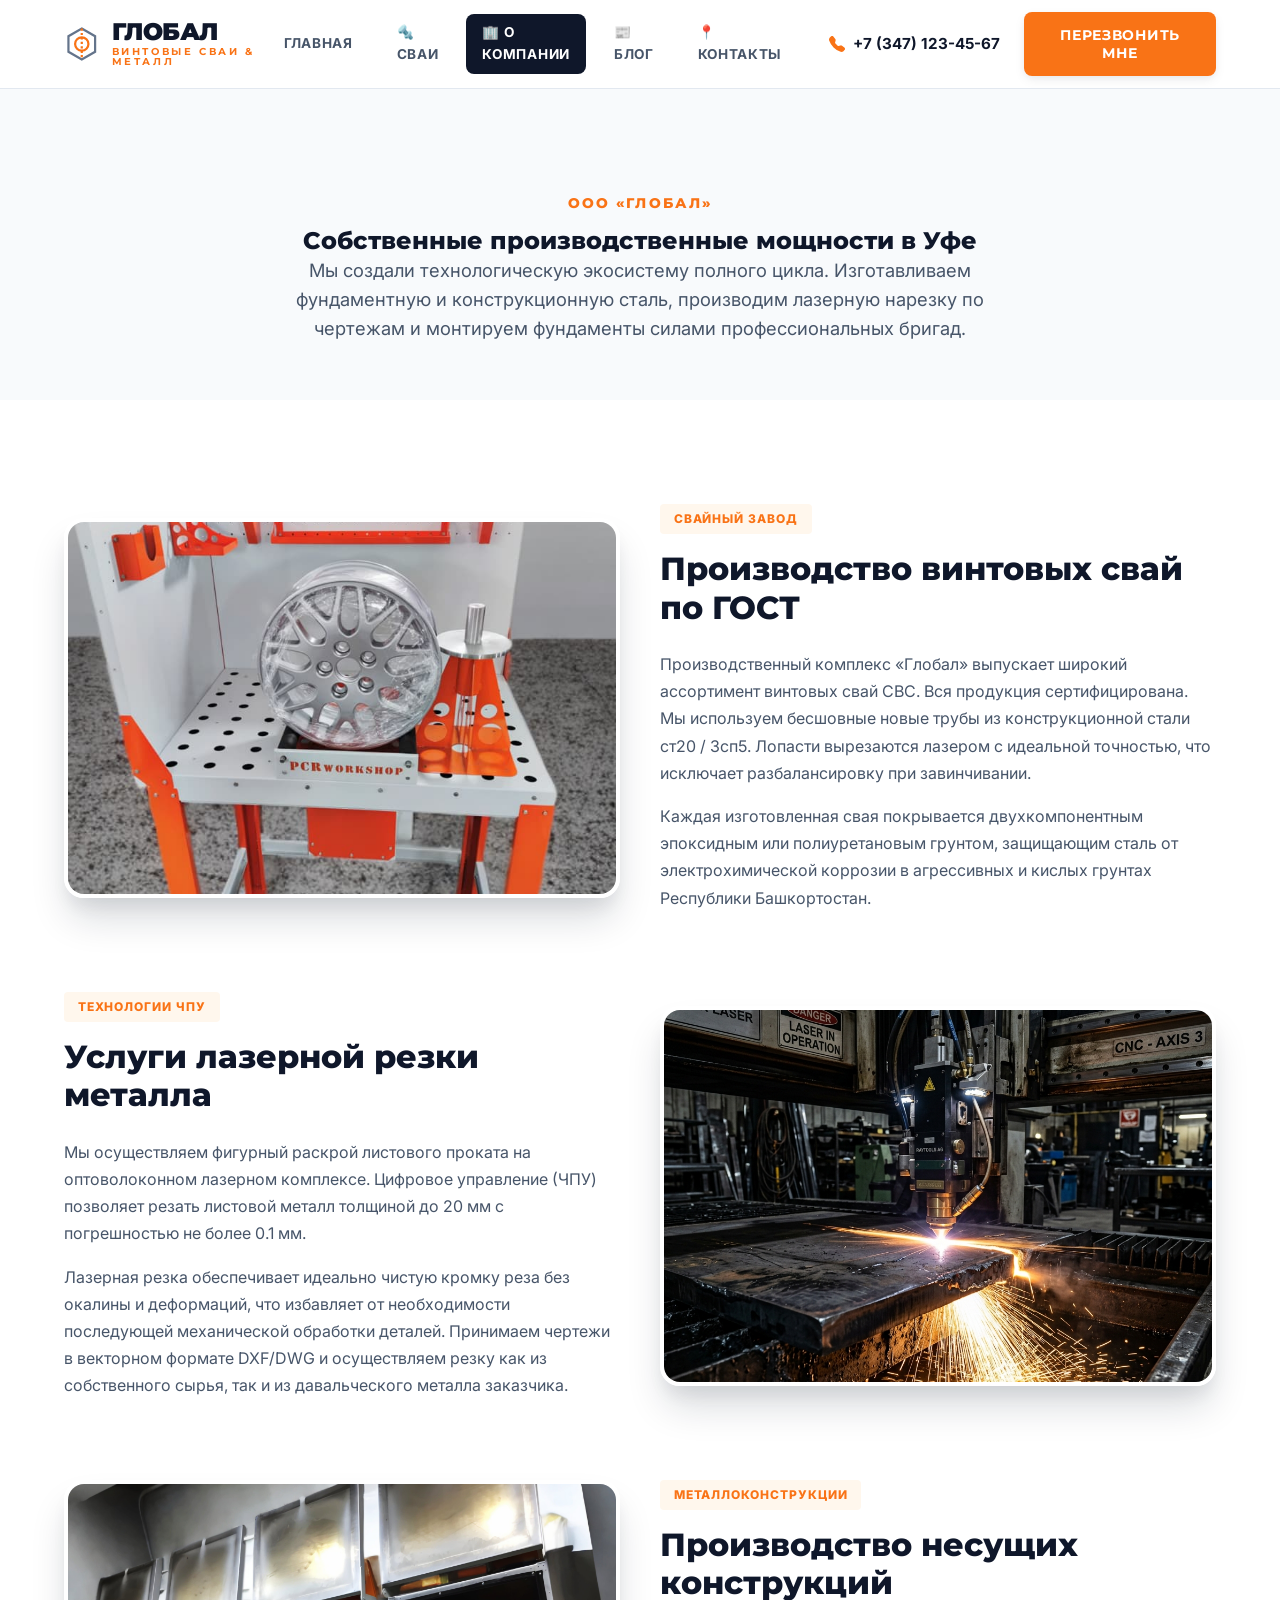
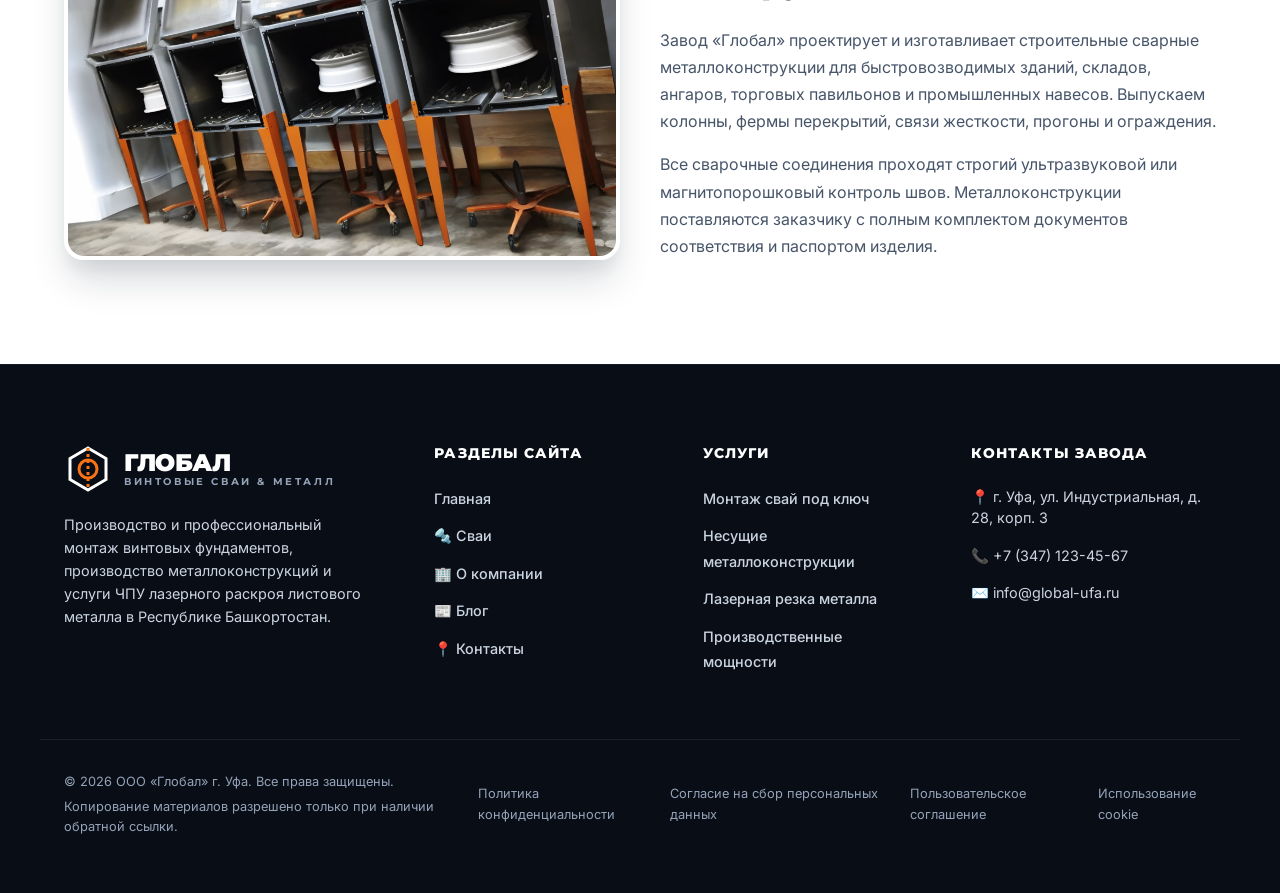
==== commit aca24d6a: "Add photorealistic industrial images to landing page and about sections" ====
--- a/about.html
+++ b/about.html
@@ -67,13 +67,7 @@
     <div class="container grid-2" style="align-items: center; margin-bottom: 5rem;">
       <div class="about-visual">
         <div class="hero-image-container" style="height: 380px;">
-          <div class="hero-image-placeholder">
-            <svg xmlns="http://www.w3.org/2000/svg" width="48" height="48" fill="none" stroke="currentColor" stroke-width="1.5" viewBox="0 0 24 24">
-              <path stroke-linecap="round" stroke-linejoin="round" d="M12 21a9.004 9.004 0 008.716-6.747M12 21a9.004 9.004 0 01-8.716-6.747M12 21c2.485 0 4.5-4.03 4.5-9S14.485 3 12 3m0 18c-2.485 0-4.5-4.03-4.5-9s2.015-9 4.5-9m0 0a9.015 9.015 0 019 9c0 1.39-.314 2.706-.877 3.88M12 3a9.015 9.015 0 00-9 9c0 1.39.314 2.706.877 3.88" />
-            </svg>
-            <h3>Сварочно-сборочный цех свай</h3>
-            <p>Уфа, ул. Индустриальная</p>
-          </div>
+          <img src="images/stolGL.jpeg" alt="Сварочно-сборочный цех свай ООО Глобал" style="width: 100%; height: 100%; object-fit: cover;">
         </div>
       </div>
       <div>
@@ -93,13 +87,7 @@
       </div>
       <div class="about-visual">
         <div class="hero-image-container" style="height: 380px;">
-          <div class="hero-image-placeholder">
-            <svg xmlns="http://www.w3.org/2000/svg" width="48" height="48" fill="none" stroke="currentColor" stroke-width="1.5" viewBox="0 0 24 24">
-              <path stroke-linecap="round" stroke-linejoin="round" d="M9.813 15.904L9 21l8.904-4.452L18 21l1.5-1.5V15h-4.5l-5.187.904zM21 3h-6v6h6V3z" />
-            </svg>
-            <h3>Оптоволоконный лазер ЧПУ 6кВт</h3>
-            <p>Скоростной раскрой листовой стали до 20 мм</p>
-          </div>
+          <img src="images/laser_cutting.png" alt="Оптоволоконный лазер ЧПУ 6кВт ООО Глобал" style="width: 100%; height: 100%; object-fit: cover;">
         </div>
       </div>
     </div>
@@ -107,13 +95,7 @@
     <div class="container grid-2" style="align-items: center;" id="machinery">
       <div class="about-visual">
         <div class="hero-image-container" style="height: 380px;">
-          <div class="hero-image-placeholder">
-            <svg xmlns="http://www.w3.org/2000/svg" width="48" height="48" fill="none" stroke="currentColor" stroke-width="1.5" viewBox="0 0 24 24">
-              <path stroke-linecap="round" stroke-linejoin="round" d="M19 11H5m14 0a2 2 0 012 2v6a2 2 0 01-2 2H5a2 2 0 01-2-2v-6a2 2 0 012-2m14 0V9a2 2 0 00-2-2M5 11V9a2 2 0 012-2" />
-            </svg>
-            <h3>Изготовление строительных ферм и балок</h3>
-            <p>Каркасы ангаров, колонны, закладные детали</p>
-          </div>
+          <img src="images/PechGL.jpeg" alt="Изготовление строительных ферм и несущих металлоконструкций ООО Глобал" style="width: 100%; height: 100%; object-fit: cover;">
         </div>
       </div>
       <div>
--- a/styles.css
+++ b/styles.css
@@ -546,6 +546,11 @@
   padding: 3rem;
   text-align: center;
   position: relative;
+}
+
+.hero-image-placeholder.with-bg {
+  background: linear-gradient(135deg, rgba(9, 13, 22, 0.88) 0%, rgba(30, 41, 59, 0.88) 100%), url('images/laser_cutting.png') no-repeat center center;
+  background-size: cover;
 }
 
 /* Custom interactive sparks on hero placeholder */
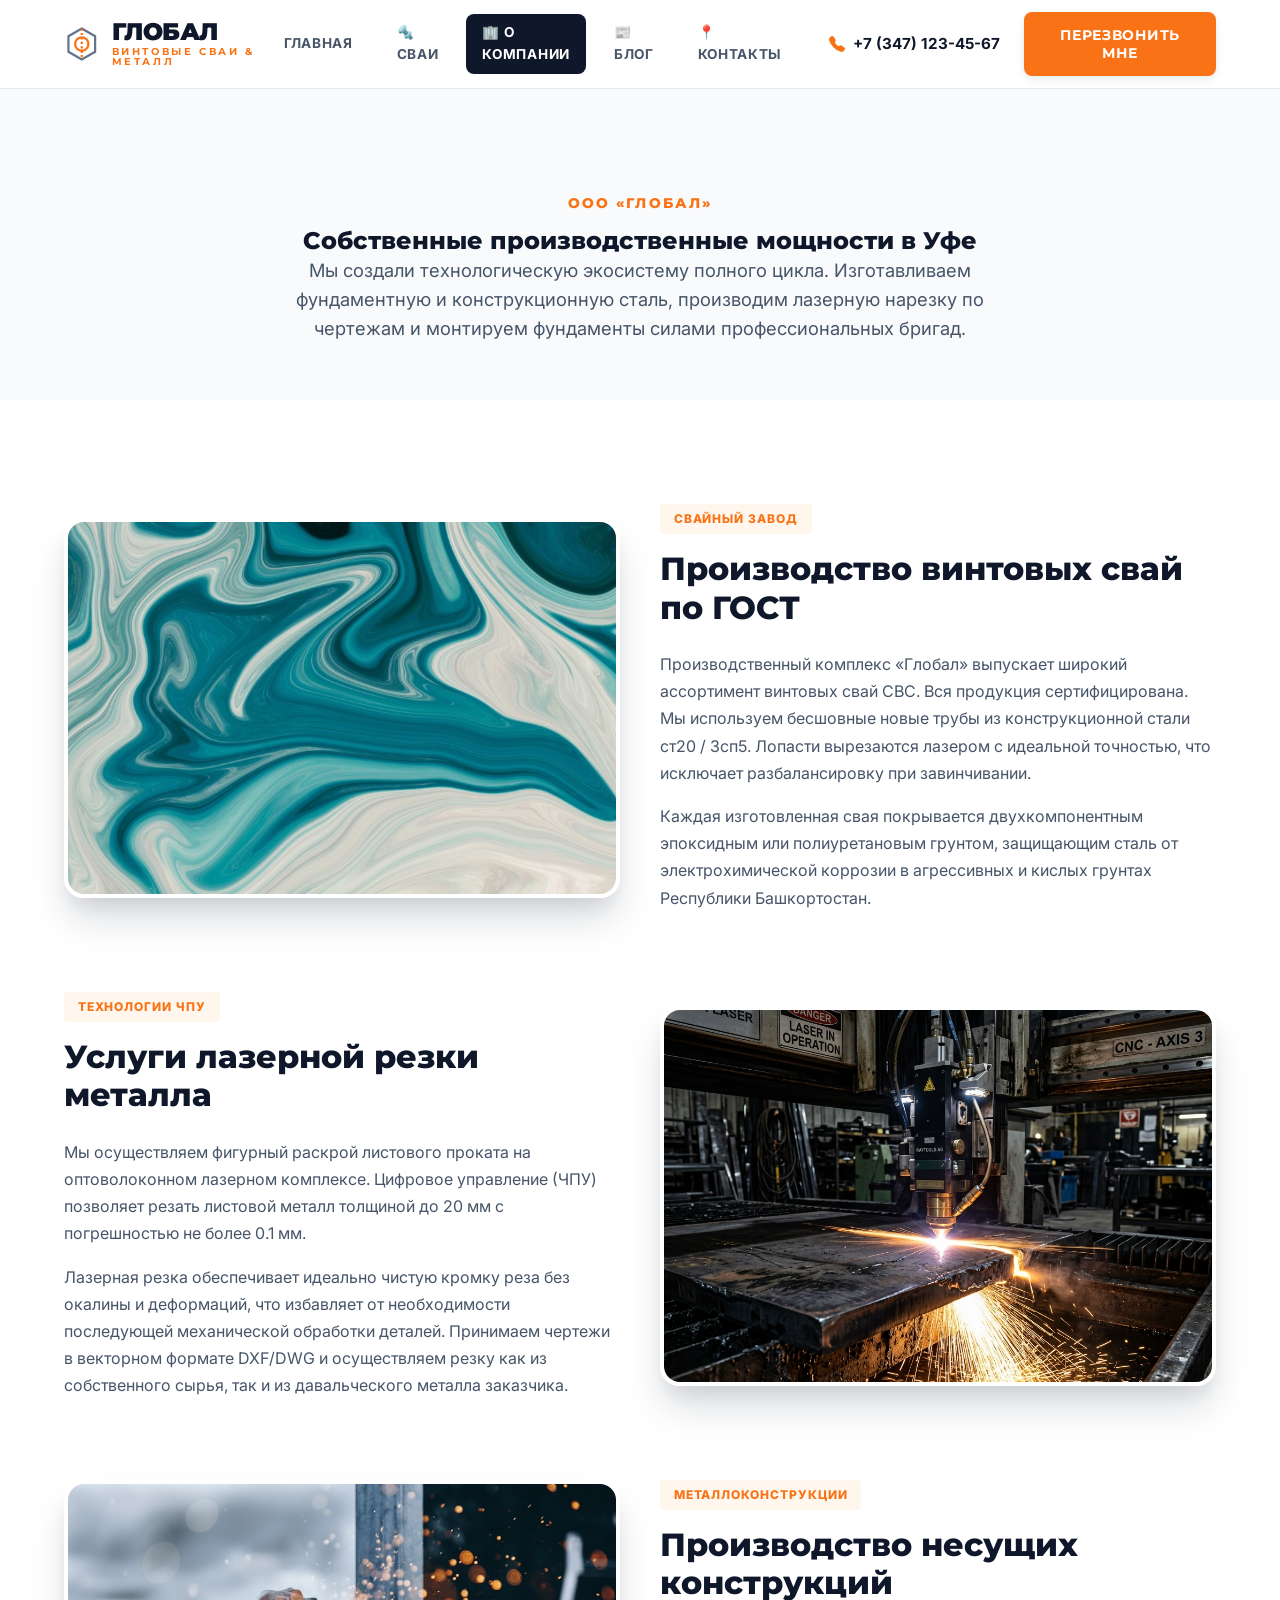
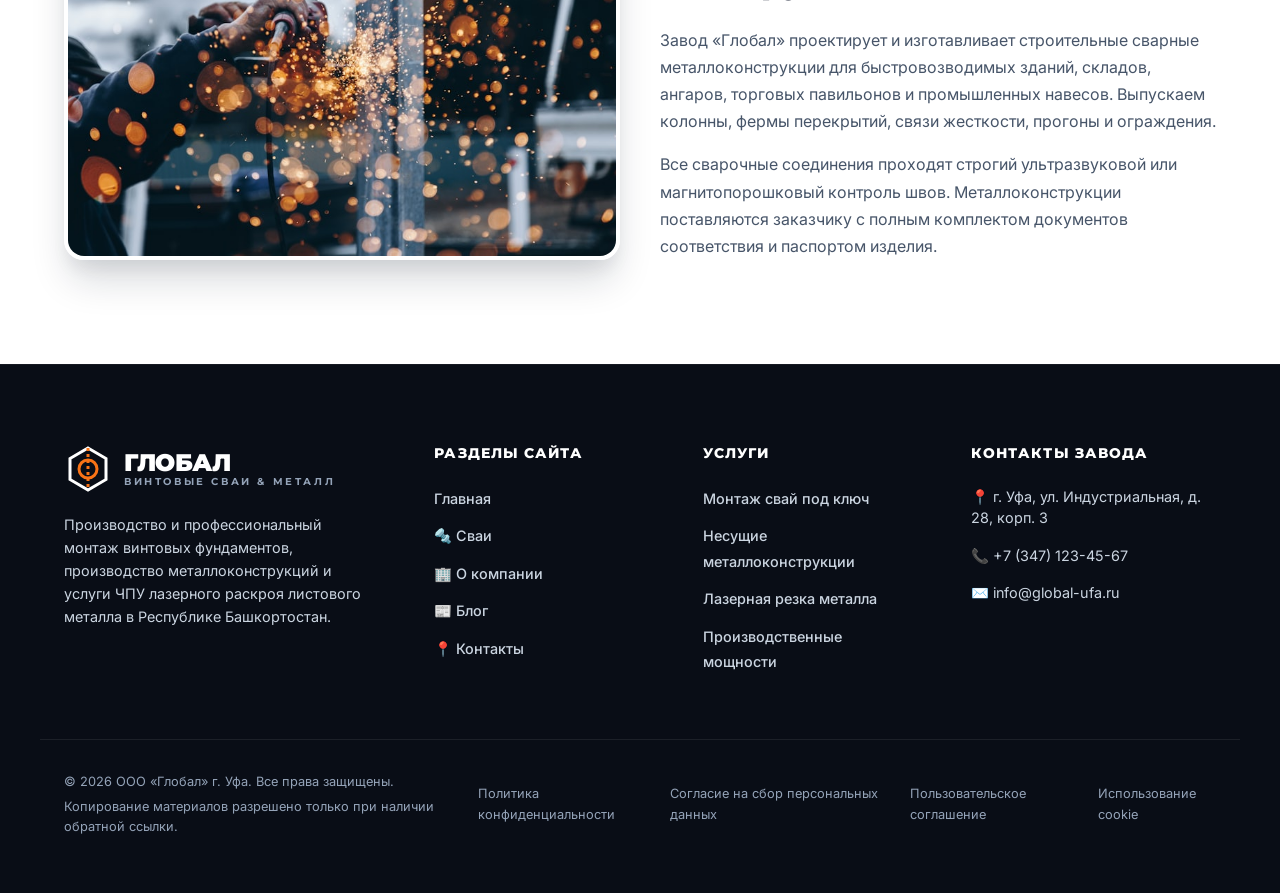
==== commit dfab5f93: "Replace incorrect local wheel rim images with photorealistic steel pipes and structure photos" ====
--- a/about.html
+++ b/about.html
@@ -67,7 +67,7 @@
     <div class="container grid-2" style="align-items: center; margin-bottom: 5rem;">
       <div class="about-visual">
         <div class="hero-image-container" style="height: 380px;">
-          <img src="images/stolGL.jpeg" alt="Сварочно-сборочный цех свай ООО Глобал" style="width: 100%; height: 100%; object-fit: cover;">
+          <img src="images/pipes.jpg" alt="Производство винтовых свай ООО Глобал" style="width: 100%; height: 100%; object-fit: cover;">
         </div>
       </div>
       <div>
@@ -95,7 +95,7 @@
     <div class="container grid-2" style="align-items: center;" id="machinery">
       <div class="about-visual">
         <div class="hero-image-container" style="height: 380px;">
-          <img src="images/PechGL.jpeg" alt="Изготовление строительных ферм и несущих металлоконструкций ООО Глобал" style="width: 100%; height: 100%; object-fit: cover;">
+          <img src="images/structures.jpg" alt="Изготовление строительных ферм и несущих металлоконструкций ООО Глобал" style="width: 100%; height: 100%; object-fit: cover;">
         </div>
       </div>
       <div>
